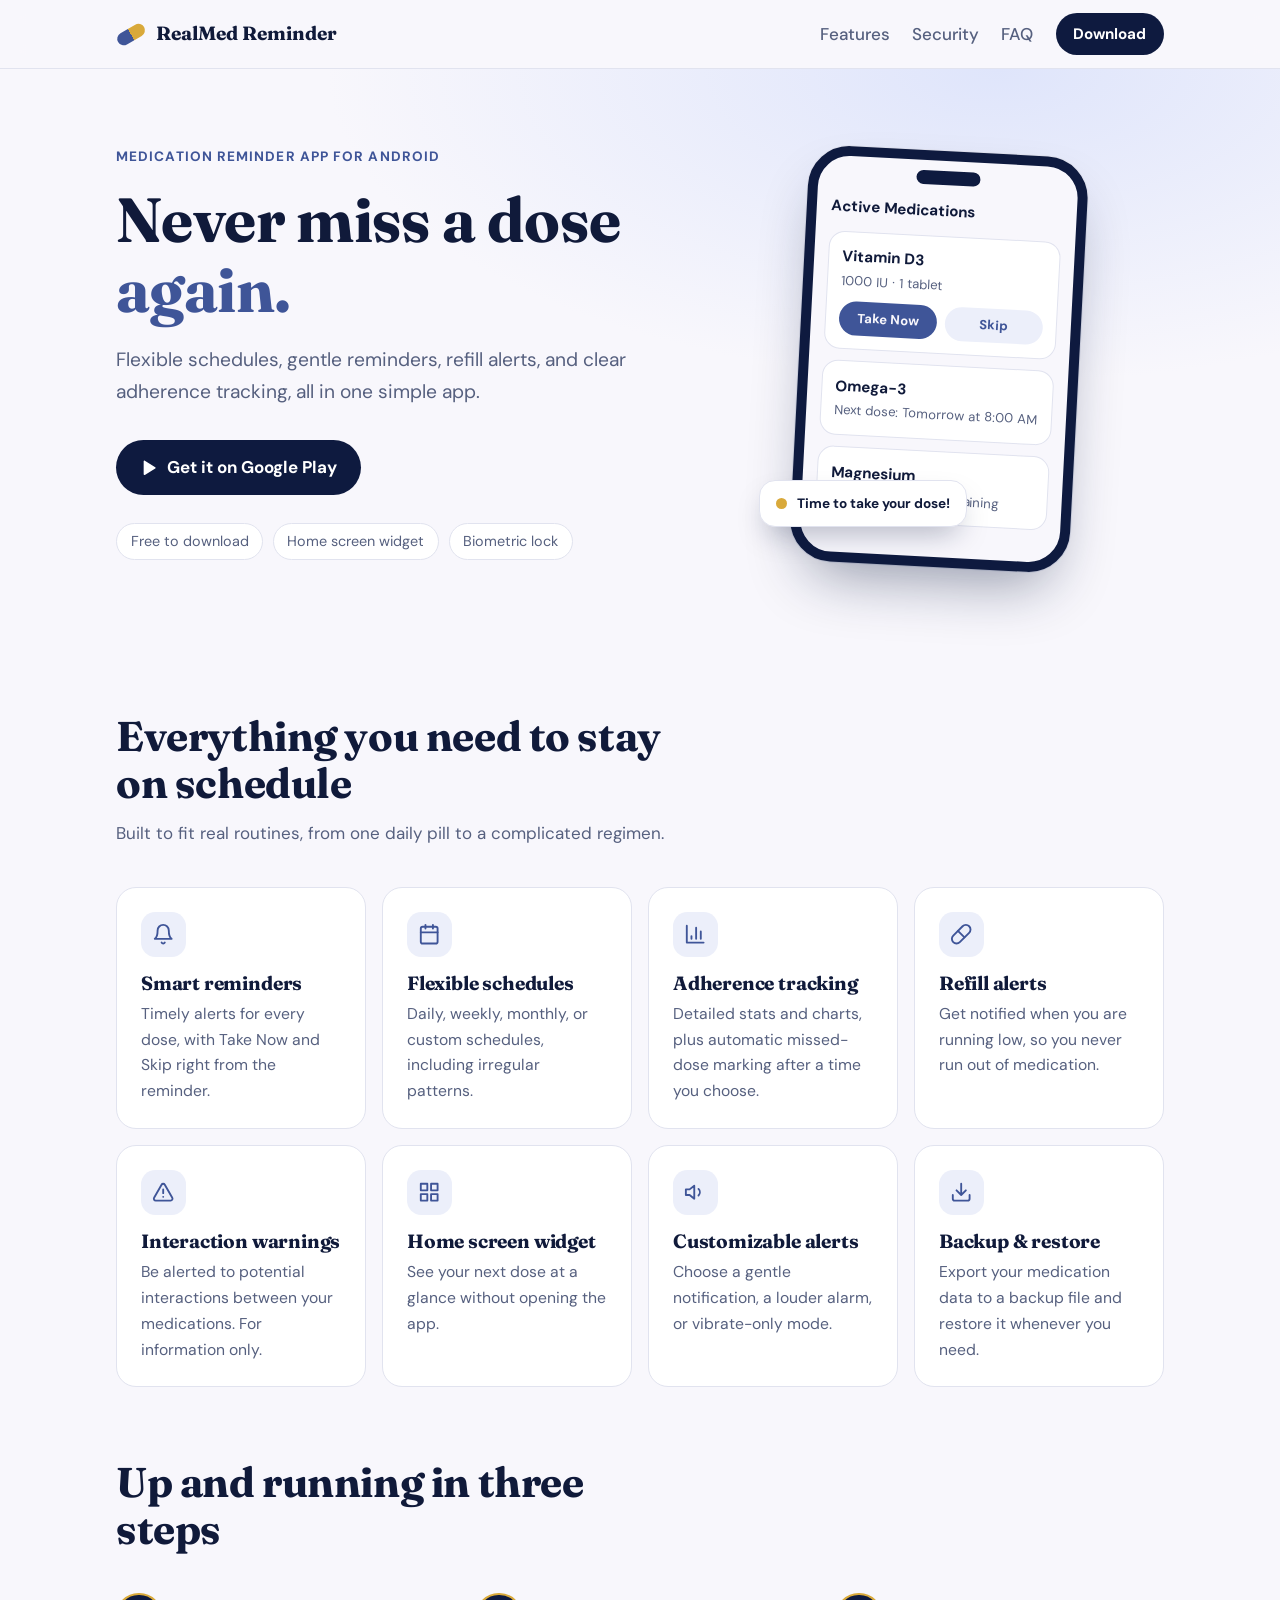
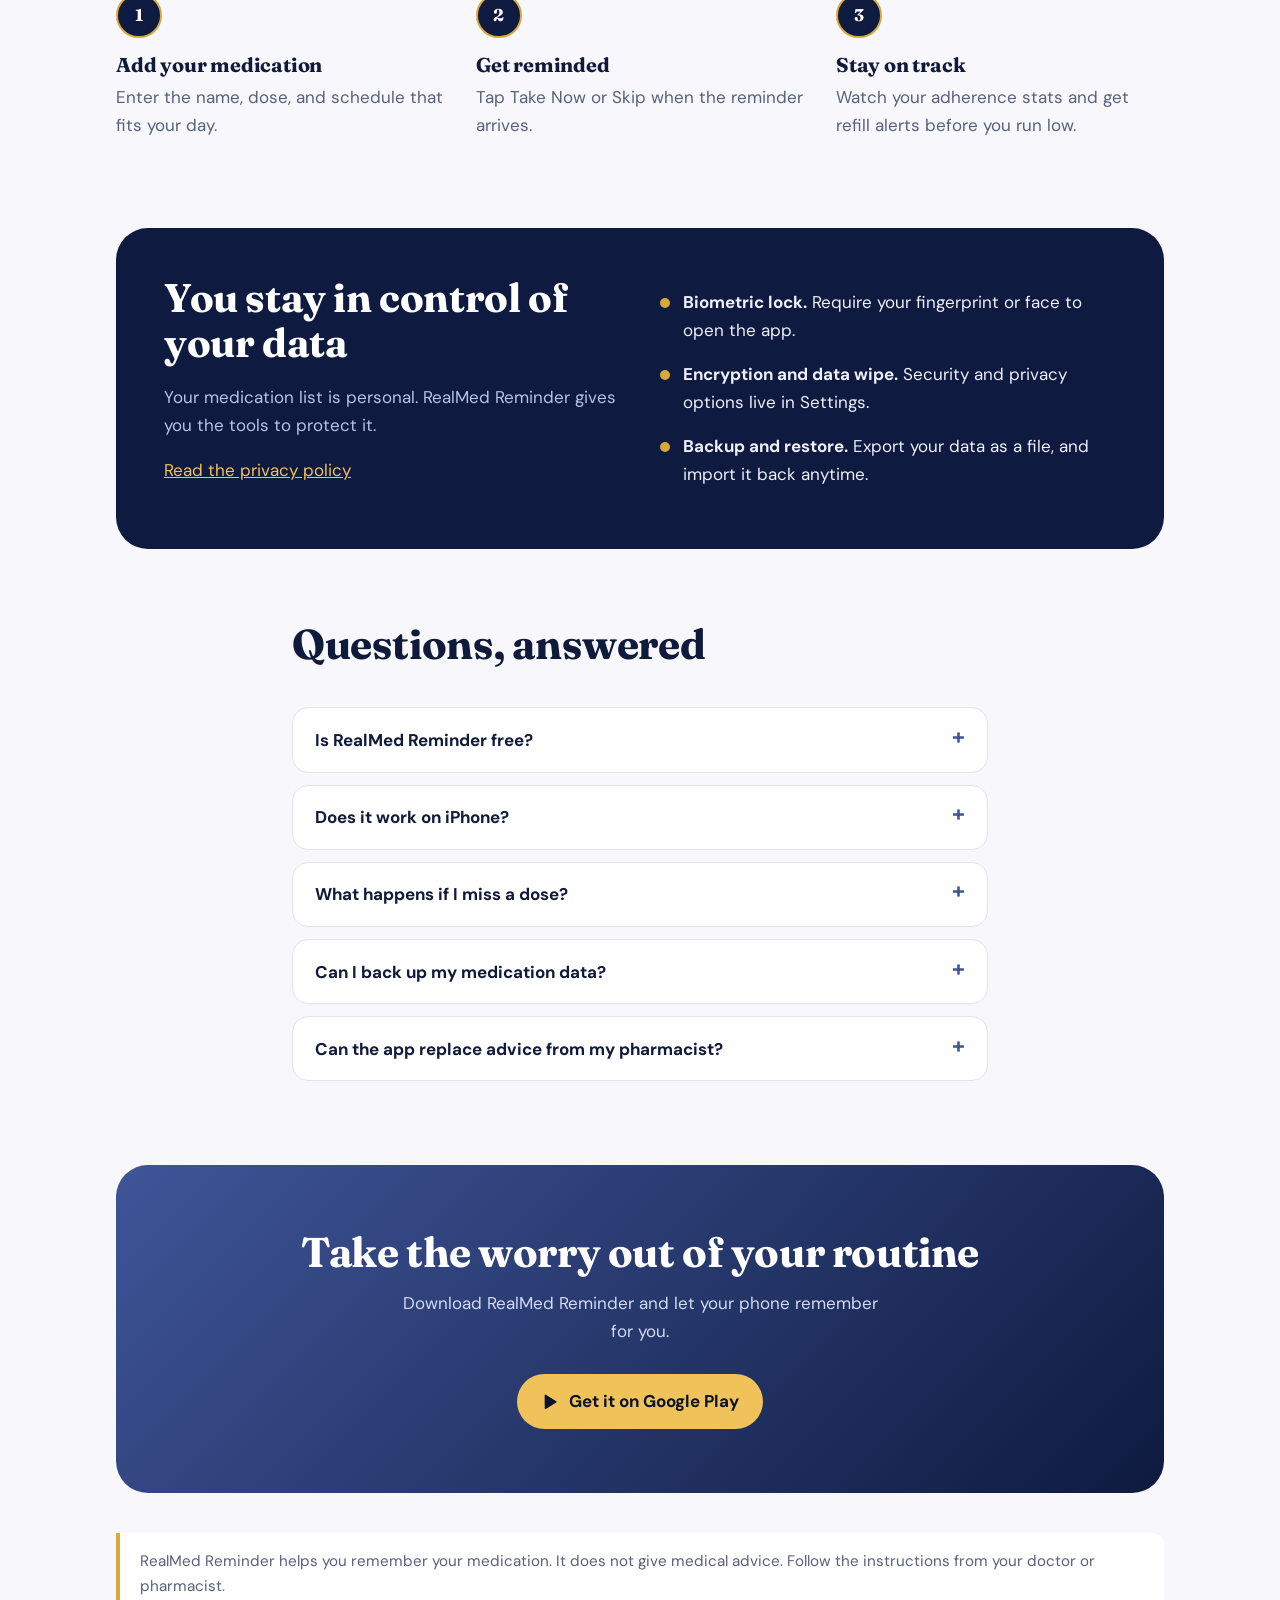
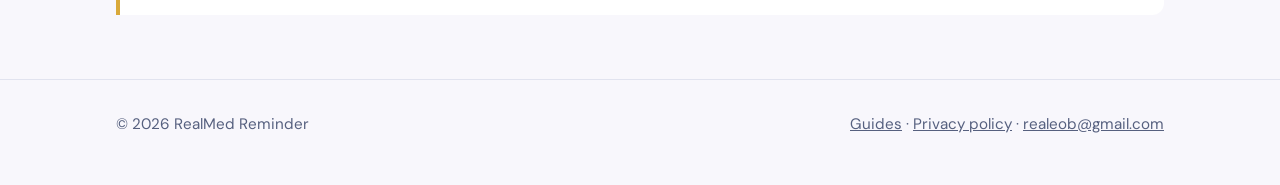
==== index.html @ 4bf52b00 "Add files via upload" ====
<!DOCTYPE html>
<html lang="en">
<head>
  <meta charset="utf-8">
  <meta name="viewport" content="width=device-width, initial-scale=1">
  <title>RealMed Reminder – Free Medication Reminder App for Android</title>
  <meta name="description" content="Never miss a dose. RealMed Reminder is a free Android pill reminder with flexible schedules, refill alerts, adherence tracking, drug interaction warnings, and a home screen widget.">
  <link rel="canonical" href="https://brempon.github.io/realmed-reminder/">
  <link rel="icon" href="data:image/svg+xml,%3Csvg xmlns='http://www.w3.org/2000/svg' viewBox='0 0 100 100'%3E%3Ctext y='.9em' font-size='90'%3E%F0%9F%92%8A%3C/text%3E%3C/svg%3E">
  <meta name="theme-color" content="#0e1a3f">
  <meta property="og:type" content="website">
  <meta property="og:title" content="RealMed Reminder – Never miss a dose">
  <meta property="og:description" content="Flexible pill reminders, refill alerts, adherence tracking, and a home screen widget for Android.">
  <meta property="og:url" content="https://brempon.github.io/realmed-reminder/">
  <link rel="preconnect" href="https://fonts.googleapis.com">
  <link rel="preconnect" href="https://fonts.gstatic.com" crossorigin>
  <link rel="stylesheet" href="style.css">
  <script type="application/ld+json">
  {"@context":"https://schema.org","@type":"SoftwareApplication","name":"RealMed Reminder","operatingSystem":"ANDROID","applicationCategory":"HealthApplication","description":"A free Android medication reminder app with flexible schedules, refill alerts, adherence tracking, drug interaction warnings, and a home screen widget.","downloadUrl":"https://play.google.com/store/apps/details?id=com.real.realpillreminder","offers":{"@type":"Offer","price":"0","priceCurrency":"USD"}}
  </script>
  <script type="application/ld+json">
  {"@context":"https://schema.org","@type":"FAQPage","mainEntity":[
  {"@type":"Question","name":"Is RealMed Reminder free?","acceptedAnswer":{"@type":"Answer","text":"Yes, it is free to download from Google Play."}},
  {"@type":"Question","name":"Does RealMed Reminder work on iPhone?","acceptedAnswer":{"@type":"Answer","text":"Not at the moment. RealMed Reminder is currently available for Android only."}},
  {"@type":"Question","name":"What happens if I miss a dose?","acceptedAnswer":{"@type":"Answer","text":"The app can automatically mark a dose as missed after a time you choose, 30 minutes by default, so your adherence stats stay accurate."}},
  {"@type":"Question","name":"Can I back up my medication data?","acceptedAnswer":{"@type":"Answer","text":"Yes. You can export a backup file to your Downloads folder and restore it later."}}]}
  </script>
</head>
<body>
<svg width="0" height="0" style="position:absolute" aria-hidden="true"><defs>
  <symbol id="play" viewBox="0 0 24 24"><path d="M5 3.2v17.6c0 .8.9 1.3 1.6.9l14.2-8.8c.7-.4.7-1.4 0-1.8L6.6 2.3C5.9 1.9 5 2.4 5 3.2z"/></symbol>
</defs></svg>

<header class="site">
  <div class="wrap">
    <a class="brand" href="#top"><i aria-hidden="true"></i>RealMed Reminder</a>
    <nav>
      <a href="#features">Features</a>
      <a href="#security">Security</a>
      <a href="#faq">FAQ</a>
      <a class="btn sm" href="https://play.google.com/store/apps/details?id=com.real.realpillreminder">Download</a>
    </nav>
  </div>
</header>

<main id="top">
  <section class="hero">
    <div class="wrap">
      <div>
        <span class="eyebrow">Medication reminder app for Android</span>
        <h1>Never miss a dose <em>again.</em></h1>
        <p class="lead">Flexible schedules, gentle reminders, refill alerts, and clear adherence tracking, all in one simple app.</p>
        <a class="btn" href="https://play.google.com/store/apps/details?id=com.real.realpillreminder"><svg aria-hidden="true"><use href="#play"/></svg>Get it on Google Play</a>
        <ul class="chips"><li>Free to download</li><li>Home screen widget</li><li>Biometric lock</li></ul>
      </div>
      <div class="phone-wrap" aria-hidden="true">
        <div class="phone">
          <div class="notch"></div>
          <h4>Active Medications</h4>
          <div class="pcard"><b>Vitamin D3</b><span>1000 IU · 1 tablet</span>
            <div class="pbtns"><u>Take Now</u><u>Skip</u></div></div>
          <div class="pcard"><b>Omega-3</b><span>Next dose: Tomorrow at 8:00 AM</span></div>
          <div class="pcard"><b>Magnesium</b><span>Alert when 7 pills remaining</span></div>
        </div>
        <div class="ping">Time to take your dose!</div>
      </div>
    </div>
  </section>

  <section class="block" id="features">
    <div class="wrap">
      <div class="head"><h2>Everything you need to stay on schedule</h2><p>Built to fit real routines, from one daily pill to a complicated regimen.</p></div>
      <div class="grid">
        <div class="card"><div class="ico"><svg viewBox="0 0 24 24"><path d="M6 8a6 6 0 0 1 12 0c0 7 3 9 3 9H3s3-2 3-9"/><path d="M10.3 21a1.94 1.94 0 0 0 3.4 0"/></svg></div><h3>Smart reminders</h3><p>Timely alerts for every dose, with Take Now and Skip right from the reminder.</p></div>
        <div class="card"><div class="ico"><svg viewBox="0 0 24 24"><rect x="3" y="4" width="18" height="18" rx="2"/><path d="M16 2v4M8 2v4M3 10h18"/></svg></div><h3>Flexible schedules</h3><p>Daily, weekly, monthly, or custom schedules, including irregular patterns.</p></div>
        <div class="card"><div class="ico"><svg viewBox="0 0 24 24"><path d="M3 3v18h18"/><path d="M18 17V9M13 17V5M8 17v-3"/></svg></div><h3>Adherence tracking</h3><p>Detailed stats and charts, plus automatic missed-dose marking after a time you choose.</p></div>
        <div class="card"><div class="ico"><svg viewBox="0 0 24 24"><path d="m10.5 20.5 10-10a4.95 4.95 0 1 0-7-7l-10 10a4.95 4.95 0 1 0 7 7Z"/><path d="m8.5 8.5 7 7"/></svg></div><h3>Refill alerts</h3><p>Get notified when you are running low, so you never run out of medication.</p></div>
        <div class="card"><div class="ico"><svg viewBox="0 0 24 24"><path d="m21.73 18-8-14a2 2 0 0 0-3.48 0l-8 14A2 2 0 0 0 4 21h16a2 2 0 0 0 1.73-3"/><path d="M12 9v4M12 17h.01"/></svg></div><h3>Interaction warnings</h3><p>Be alerted to potential interactions between your medications. For information only.</p></div>
        <div class="card"><div class="ico"><svg viewBox="0 0 24 24"><rect x="3" y="3" width="7" height="7"/><rect x="14" y="3" width="7" height="7"/><rect x="14" y="14" width="7" height="7"/><rect x="3" y="14" width="7" height="7"/></svg></div><h3>Home screen widget</h3><p>See your next dose at a glance without opening the app.</p></div>
        <div class="card"><div class="ico"><svg viewBox="0 0 24 24"><path d="M11 5 6 9H2v6h4l5 4V5Z"/><path d="M15.54 8.46a5 5 0 0 1 0 7.07"/></svg></div><h3>Customizable alerts</h3><p>Choose a gentle notification, a louder alarm, or vibrate-only mode.</p></div>
        <div class="card"><div class="ico"><svg viewBox="0 0 24 24"><path d="M21 15v4a2 2 0 0 1-2 2H5a2 2 0 0 1-2-2v-4"/><path d="m7 10 5 5 5-5M12 15V3"/></svg></div><h3>Backup &amp; restore</h3><p>Export your medication data to a backup file and restore it whenever you need.</p></div>
      </div>
    </div>
  </section>

  <section class="block" style="padding-top:0">
    <div class="wrap">
      <div class="head"><h2>Up and running in three steps</h2></div>
      <ol class="steps">
        <li><h3>Add your medication</h3><p>Enter the name, dose, and schedule that fits your day.</p></li>
        <li><h3>Get reminded</h3><p>Tap Take Now or Skip when the reminder arrives.</p></li>
        <li><h3>Stay on track</h3><p>Watch your adherence stats and get refill alerts before you run low.</p></li>
      </ol>
    </div>
  </section>

  <!-- Save your screenshots as images/1.png ... images/6.png. If none exist, this section hides itself. -->
  <section class="block" style="padding-top:0">
    <div class="wrap">
      <div class="head"><h2>See it in action</h2></div>
      <div class="shots" id="shots">
        <img src="images/1.png" alt="RealMed Reminder welcome screen with smart reminders, adherence tracking, and refill alerts" onerror="this.remove()">
        <img src="images/2.png" alt="List of active medications with next dose times and a Take Now button" onerror="this.remove()">
        <img src="images/3.png" alt="Drug interaction warning screen in RealMed Reminder" onerror="this.remove()">
        <img src="images/4.png" alt="Key features of RealMed Reminder including flexible schedules and home screen widget" onerror="this.remove()">
        <img src="images/5.png" alt="Settings screen with notifications, exact alarms, and adherence tracking options" onerror="this.remove()">
        <img src="images/6.png" alt="Data management screen to export and restore a medication backup" onerror="this.remove()">
      </div>
    </div>
  </section>

  <section class="block" id="security" style="padding-top:0">
    <div class="wrap">
      <div class="secure">
        <div>
          <h2>You stay in control of your data</h2>
          <p>Your medication list is personal. RealMed Reminder gives you the tools to protect it.</p>
          <p><a href="https://sites.google.com/view/realmedreminder/privacy-policy">Read the privacy policy</a></p>
        </div>
        <ul>
          <li><span><b>Biometric lock.</b> Require your fingerprint or face to open the app.</span></li>
          <li><span><b>Encryption and data wipe.</b> Security and privacy options live in Settings.</span></li>
          <li><span><b>Backup and restore.</b> Export your data as a file, and import it back anytime.</span></li>
        </ul>
      </div>
    </div>
  </section>

  <section class="block" id="faq" style="padding-top:0">
    <div class="wrap" style="max-width:46rem">
      <div class="head"><h2>Questions, answered</h2></div>
      <details><summary>Is RealMed Reminder free?</summary><p>Yes, it is free to download from Google Play.</p></details>
      <details><summary>Does it work on iPhone?</summary><p>Not at the moment. RealMed Reminder is currently available for Android only.</p></details>
      <details><summary>What happens if I miss a dose?</summary><p>The app can automatically mark a dose as missed after a time you choose (30 minutes by default), so your adherence stats stay accurate.</p></details>
      <details><summary>Can I back up my medication data?</summary><p>Yes. Export a backup file to your Downloads folder and restore it later from the same screen.</p></details>
      <details><summary>Can the app replace advice from my pharmacist?</summary><p>No. Interaction warnings are for information only. Always consult your doctor or pharmacist about your medication.</p></details>
    </div>
  </section>

  <section class="wrap" style="margin-bottom:1rem">
    <div class="cta">
      <h2>Take the worry out of your routine</h2>
      <p>Download RealMed Reminder and let your phone remember for you.</p>
      <a class="btn" href="https://play.google.com/store/apps/details?id=com.real.realpillreminder"><svg aria-hidden="true"><use href="#play"/></svg>Get it on Google Play</a>
    </div>
    <p class="notice">RealMed Reminder helps you remember your medication. It does not give medical advice. Follow the instructions from your doctor or pharmacist.</p>
  </section>
</main>

<footer>
  <div class="wrap">
    <span>© 2026 RealMed Reminder</span>
    <span><a href="guides/remember-to-take-medication.html">Guides</a> · <a href="https://sites.google.com/view/realmedreminder/privacy-policy">Privacy policy</a> · <a href="mailto:realeob@gmail.com">realeob@gmail.com</a></span>
  </div>
</footer>
<script>window.addEventListener("load",function(){var g=document.getElementById("shots");if(g&&!g.querySelector("img")){g.closest("section").remove()}})</script>
</body>
</html>
---- style.css ----
@import url("https://fonts.googleapis.com/css2?family=DM+Sans:wght@400;500;700&family=Fraunces:opsz,wght@9..144,600;9..144,700&display=swap");
:root{--bg:#f8f7fc;--surface:#fff;--ink:#101a3a;--muted:#56607f;--line:#e1e3ef;--primary:#3f5598;--tint:#eceffa;--navy:#0e1a3f;--gold:#d9a93a;--cta:#0e1a3f;--cta-ink:#fff;--glow:#dfe5fb}
@media(prefers-color-scheme:dark){:root{--bg:#0b1126;--surface:#131b38;--ink:#eef0fa;--muted:#a2abc9;--line:#26305a;--primary:#9db0f2;--tint:#19224a;--navy:#070c1f;--cta:#f0c35a;--cta-ink:#0b1126;--glow:#17214d}}
*{box-sizing:border-box}
html{scroll-behavior:smooth;scroll-padding-top:5rem}
body{margin:0;font:1.0625rem/1.65 "DM Sans",system-ui,-apple-system,"Segoe UI",Roboto,sans-serif;color:var(--ink);background:var(--bg);-webkit-font-smoothing:antialiased}
h1,h2,h3{font-family:Fraunces,Georgia,serif;line-height:1.12;letter-spacing:-.01em;margin:0}
a{color:var(--primary)}
a:focus-visible,.btn:focus-visible,summary:focus-visible{outline:3px solid var(--gold);outline-offset:3px;border-radius:.4rem}
.wrap{max-width:68rem;margin:0 auto;padding:0 1.25rem}
header.site{position:sticky;top:0;z-index:10;background:color-mix(in srgb,var(--bg) 85%,transparent);backdrop-filter:blur(12px);border-bottom:1px solid var(--line);padding:.8rem 0}
header.site .wrap{display:flex;justify-content:space-between;align-items:center;gap:1rem}
.brand{display:flex;align-items:center;gap:.6rem;font-family:Fraunces,Georgia,serif;font-weight:700;font-size:1.2rem;color:var(--ink);text-decoration:none}
.brand i{width:1.9rem;height:.8rem;border-radius:1rem;background:linear-gradient(90deg,var(--primary) 50%,var(--gold) 50%);transform:rotate(-30deg);display:inline-block}
nav{display:flex;align-items:center;gap:1.4rem}
nav a{color:var(--muted);text-decoration:none;font-weight:500}
nav a:hover{color:var(--ink)}
nav a.btn{color:var(--cta-ink)}
.btn{display:inline-flex;align-items:center;gap:.6rem;padding:.85rem 1.5rem;border-radius:999px;background:var(--cta);color:var(--cta-ink);font-weight:700;text-decoration:none;transition:transform .15s,box-shadow .15s}
.btn:hover{transform:translateY(-2px);box-shadow:0 8px 22px rgba(14,26,63,.25)}
.btn.sm{padding:.55rem 1.1rem;font-size:.95rem}
.btn svg{width:1.1rem;height:1.1rem;fill:currentColor}
.hero{padding:4.5rem 0 4rem;background:radial-gradient(60rem 28rem at 78% 0%,var(--glow),transparent 70%)}
.hero .wrap{display:grid;grid-template-columns:1.1fr .9fr;gap:3rem;align-items:center}
.eyebrow{display:inline-block;font-weight:700;font-size:.85rem;letter-spacing:.08em;text-transform:uppercase;color:var(--primary);margin-bottom:1rem}
h1{font-size:clamp(2.4rem,5.5vw,3.9rem)}
h1 em{font-style:normal;color:var(--primary)}
.lead{font-size:1.2rem;color:var(--muted);max-width:33rem;margin:1.25rem 0 2rem}
.chips{display:flex;flex-wrap:wrap;gap:.6rem;margin-top:1.75rem;padding:0;list-style:none}
.chips li{padding:.35rem .85rem;border:1px solid var(--line);border-radius:999px;background:var(--surface);font-size:.9rem;color:var(--muted)}
.phone-wrap{position:relative;justify-self:center}
.phone{width:17.5rem;border:.65rem solid var(--navy);border-radius:2.6rem;background:var(--bg);padding:1.1rem .9rem 1.3rem;box-shadow:0 30px 60px -20px rgba(14,26,63,.45),0 0 0 1px var(--line);transform:rotate(3deg)}
.phone .notch{width:4rem;height:.9rem;background:var(--navy);border-radius:1rem;margin:-.5rem auto .9rem}
.phone h4{margin:0 0 .7rem;font-size:.95rem}
.pcard{background:var(--surface);border:1px solid var(--line);border-radius:1rem;padding:.8rem;margin-bottom:.7rem;font-size:.82rem}
.pcard b{display:block;font-size:.95rem}
.pcard span{color:var(--muted)}
.pbtns{display:flex;gap:.5rem;margin-top:.6rem}
.pbtns u{flex:1;text-align:center;text-decoration:none;padding:.4rem;border-radius:999px;font-weight:700;background:var(--primary);color:var(--bg)}
.pbtns u+u{background:var(--tint);color:var(--primary)}
.ping{position:absolute;left:-2.5rem;bottom:2.5rem;background:var(--surface);border:1px solid var(--line);border-radius:1rem;padding:.7rem 1rem;font-size:.85rem;font-weight:700;box-shadow:0 14px 30px -10px rgba(14,26,63,.35);display:flex;gap:.6rem;align-items:center;animation:float 5s ease-in-out infinite}
.ping::before{content:"";width:.7rem;height:.7rem;border-radius:50%;background:var(--gold)}
@keyframes float{50%{transform:translateY(-8px)}}
section.block{padding:4.5rem 0}
.head{max-width:36rem;margin-bottom:2.5rem}
.head h2{font-size:clamp(1.8rem,4vw,2.6rem)}
.head p{color:var(--muted);margin:.8rem 0 0}
.grid{display:grid;grid-template-columns:repeat(auto-fit,minmax(15rem,1fr));gap:1rem}
.card{background:var(--surface);border:1px solid var(--line);border-radius:1.25rem;padding:1.5rem;transition:transform .2s,box-shadow .2s}
.card:hover{transform:translateY(-4px);box-shadow:0 18px 36px -18px rgba(14,26,63,.35)}
.ico{width:2.8rem;height:2.8rem;border-radius:.9rem;background:var(--tint);display:grid;place-items:center;margin-bottom:1rem}
.ico svg{width:1.4rem;height:1.4rem;stroke:var(--primary);fill:none;stroke-width:2;stroke-linecap:round;stroke-linejoin:round}
.card h3{font-size:1.2rem;margin-bottom:.4rem}
.card p{margin:0;color:var(--muted);font-size:.98rem}
.steps{counter-reset:s;display:grid;grid-template-columns:repeat(auto-fit,minmax(14rem,1fr));gap:2rem;padding:0;list-style:none}
.steps li{counter-increment:s}
.steps li::before{content:counter(s);display:grid;place-items:center;width:2.6rem;height:2.6rem;border-radius:50%;background:var(--navy);color:#fff;font-family:Fraunces,serif;font-weight:700;margin-bottom:1rem;border:2px solid var(--gold)}
.steps h3{font-size:1.25rem;margin-bottom:.4rem}
.steps p{margin:0;color:var(--muted)}
.shots{display:flex;gap:1.25rem;overflow-x:auto;padding:.5rem .25rem 1.25rem;scroll-snap-type:x mandatory}
.shots img{height:30rem;width:auto;flex:none;border-radius:1.5rem;border:1px solid var(--line);box-shadow:0 18px 36px -18px rgba(14,26,63,.4);scroll-snap-align:start}
.secure{background:var(--navy);color:#eef0fa;border-radius:2rem;padding:3rem;display:grid;grid-template-columns:1fr 1fr;gap:2.5rem;align-items:center}
.secure h2{font-size:clamp(1.8rem,4vw,2.5rem);color:#fff}
.secure p{color:#b9c2e6}
.secure ul{list-style:none;padding:0;margin:0;display:grid;gap:1rem}
.secure li{display:flex;gap:.8rem;align-items:flex-start}
.secure li::before{content:"";flex:none;width:.65rem;height:.65rem;border-radius:50%;background:var(--gold);margin-top:.6rem}
.secure a{color:#f0c35a}
details{background:var(--surface);border:1px solid var(--line);border-radius:1rem;padding:1.1rem 1.4rem;margin-bottom:.75rem}
summary{cursor:pointer;font-weight:700;list-style:none;display:flex;justify-content:space-between;gap:1rem}
summary::after{content:"+";color:var(--primary);font-size:1.4rem;line-height:1}
details[open] summary::after{content:"–"}
details p{margin:.8rem 0 0;color:var(--muted)}
.cta{text-align:center;padding:4rem 1.5rem;border-radius:2rem;background:linear-gradient(135deg,var(--primary),var(--navy));color:#fff}
.cta h2{font-size:clamp(1.8rem,4vw,2.6rem);color:#fff}
.cta p{color:#d3daf5;margin:.8rem auto 1.8rem;max-width:30rem}
.cta .btn{background:#f0c35a;color:#0b1126}
.notice{margin:2.5rem 0 0;padding:1rem 1.25rem;border-left:4px solid var(--gold);background:var(--surface);color:var(--muted);font-size:.95rem;border-radius:0 .75rem .75rem 0}
footer{margin-top:4rem;padding:2rem 0 3rem;border-top:1px solid var(--line);color:var(--muted);font-size:.95rem}
footer .wrap{display:flex;flex-wrap:wrap;gap:.6rem 1.5rem;justify-content:space-between}
footer a{color:var(--muted)}
main.doc{max-width:44rem;margin:0 auto;padding:3rem 1.25rem 1rem}
main.doc h1{font-size:clamp(2rem,5vw,2.8rem);margin-bottom:1rem}
main.doc h2{font-size:1.5rem;margin:2.2rem 0 .6rem}
main.doc .lead{margin-top:0}
@media(max-width:52rem){.hero .wrap,.secure{grid-template-columns:1fr}.hero{padding-top:2.5rem}.secure{padding:2rem 1.5rem}nav a:not(.btn){display:none}.ping{left:-.5rem}.shots img{height:24rem}}
@media(prefers-reduced-motion:reduce){*{animation:none!important;transition:none!important;scroll-behavior:auto}}
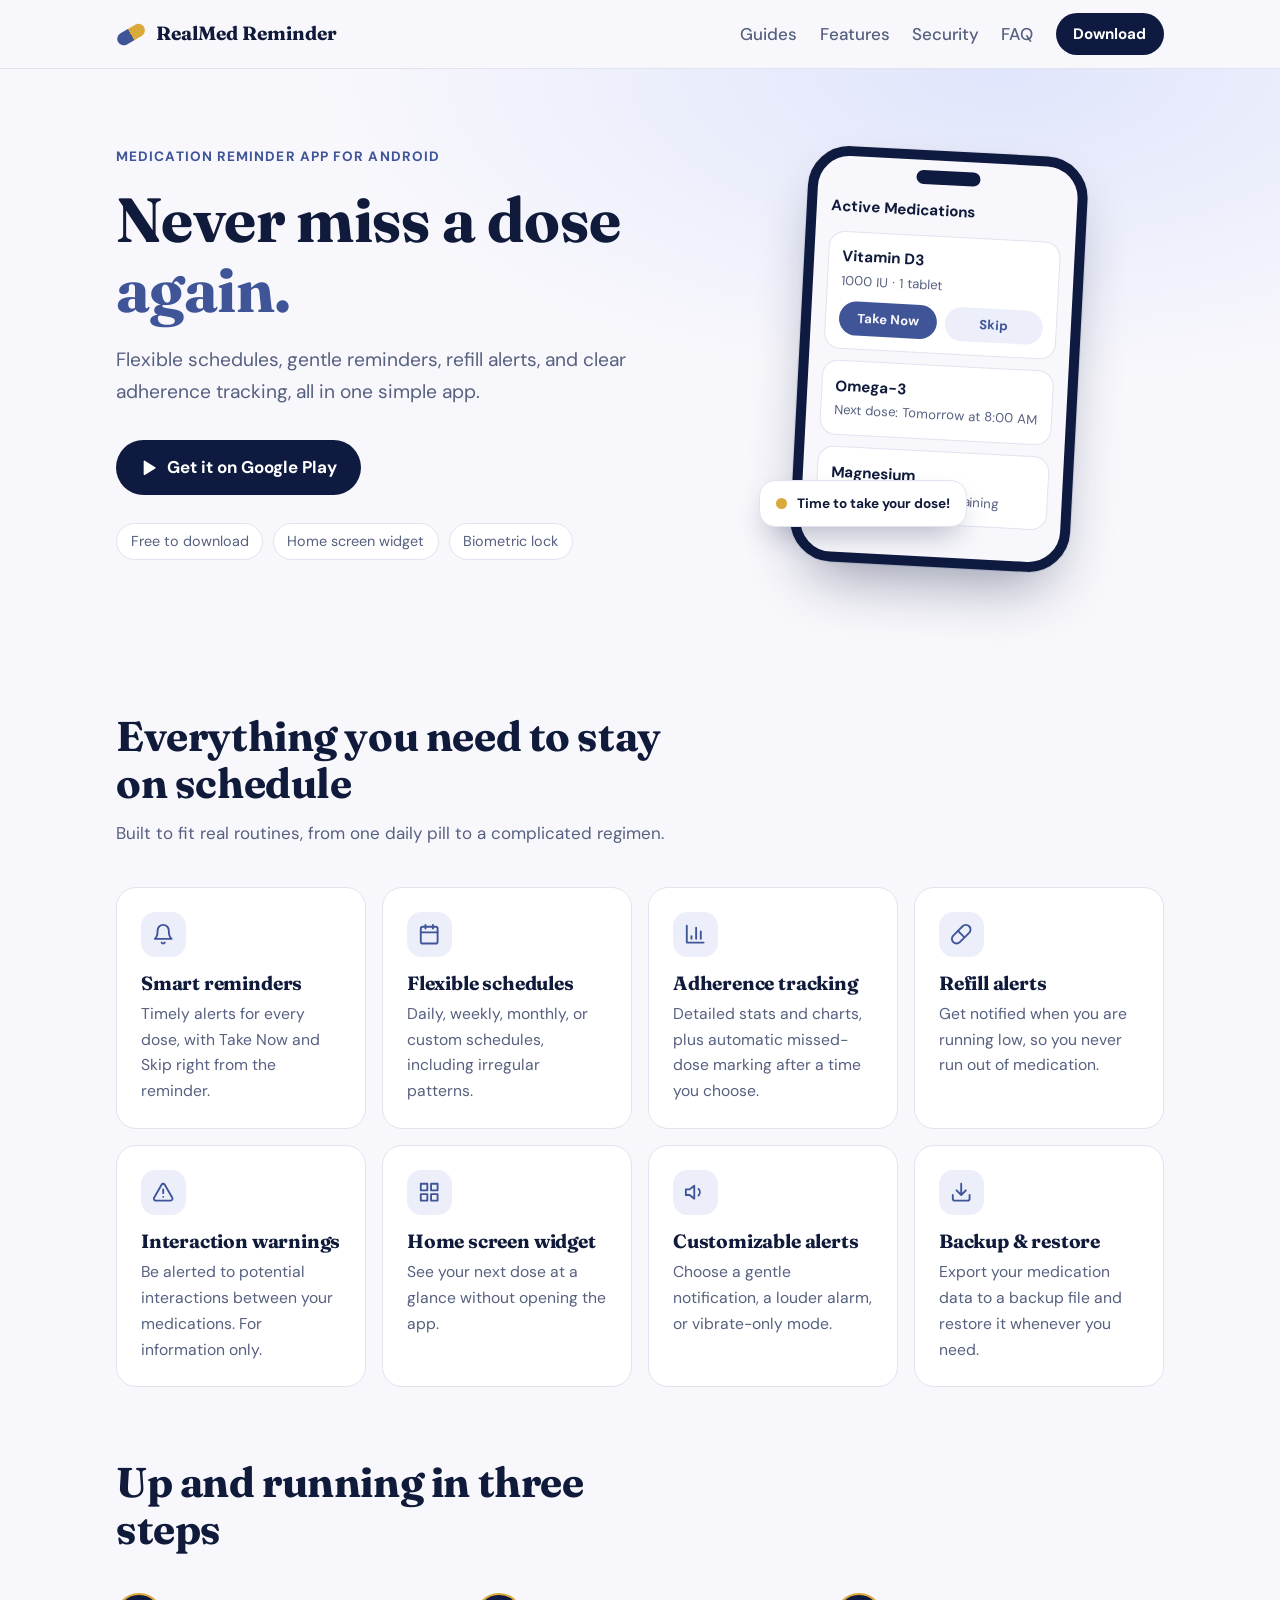
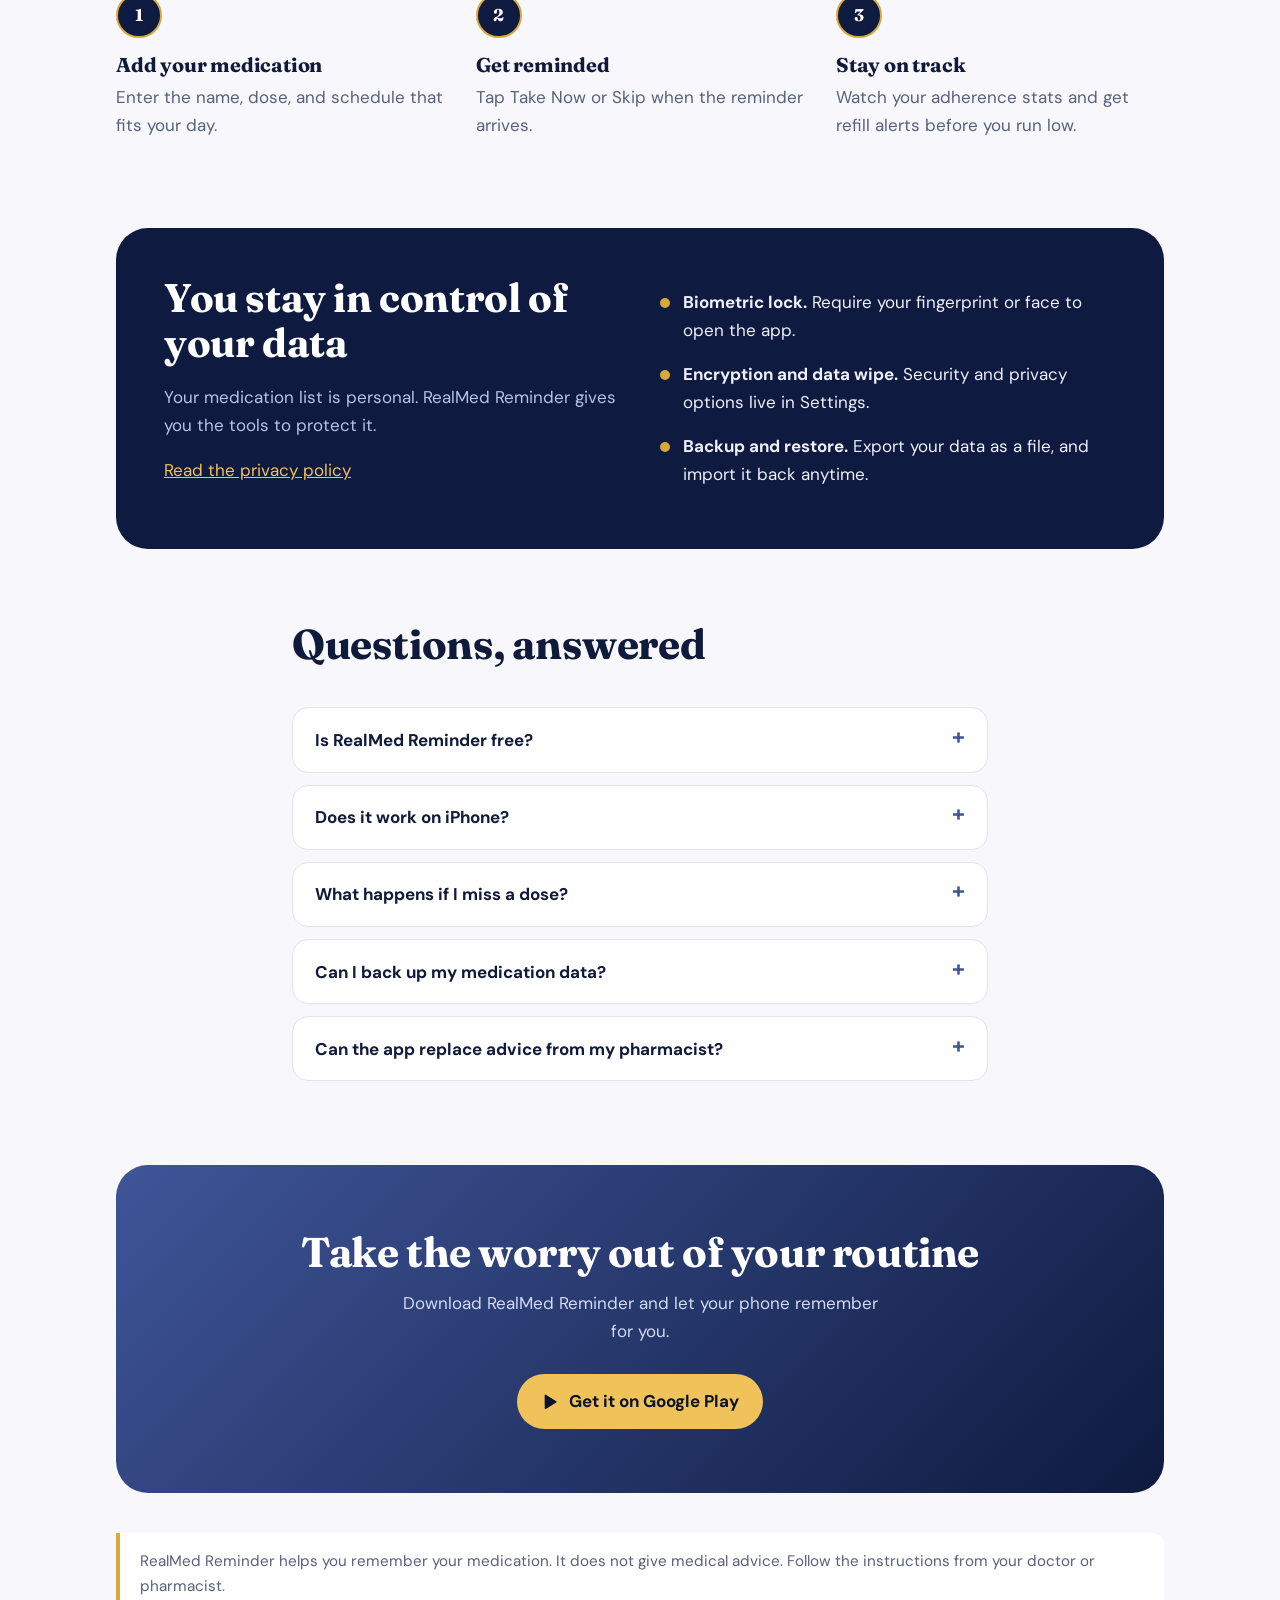
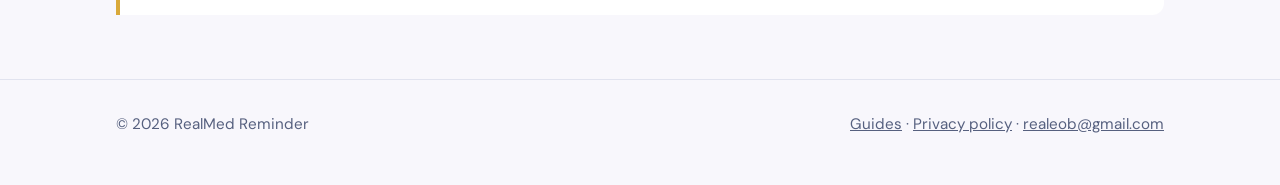
==== commit f263186f: "Add files via upload" ====
--- a/index.html
+++ b/index.html
@@ -35,6 +35,7 @@
   <div class="wrap">
     <a class="brand" href="#top"><i aria-hidden="true"></i>RealMed Reminder</a>
     <nav>
+      <a href="guides/">Guides</a>
       <a href="#features">Features</a>
       <a href="#security">Security</a>
       <a href="#faq">FAQ</a>
@@ -150,7 +151,7 @@
 <footer>
   <div class="wrap">
     <span>© 2026 RealMed Reminder</span>
-    <span><a href="guides/remember-to-take-medication.html">Guides</a> · <a href="https://sites.google.com/view/realmedreminder/privacy-policy">Privacy policy</a> · <a href="mailto:realeob@gmail.com">realeob@gmail.com</a></span>
+    <span><a href="guides/">Guides</a> · <a href="https://sites.google.com/view/realmedreminder/privacy-policy">Privacy policy</a> · <a href="mailto:realeob@gmail.com">realeob@gmail.com</a></span>
   </div>
 </footer>
 <script>window.addEventListener("load",function(){var g=document.getElementById("shots");if(g&&!g.querySelector("img")){g.closest("section").remove()}})</script>
